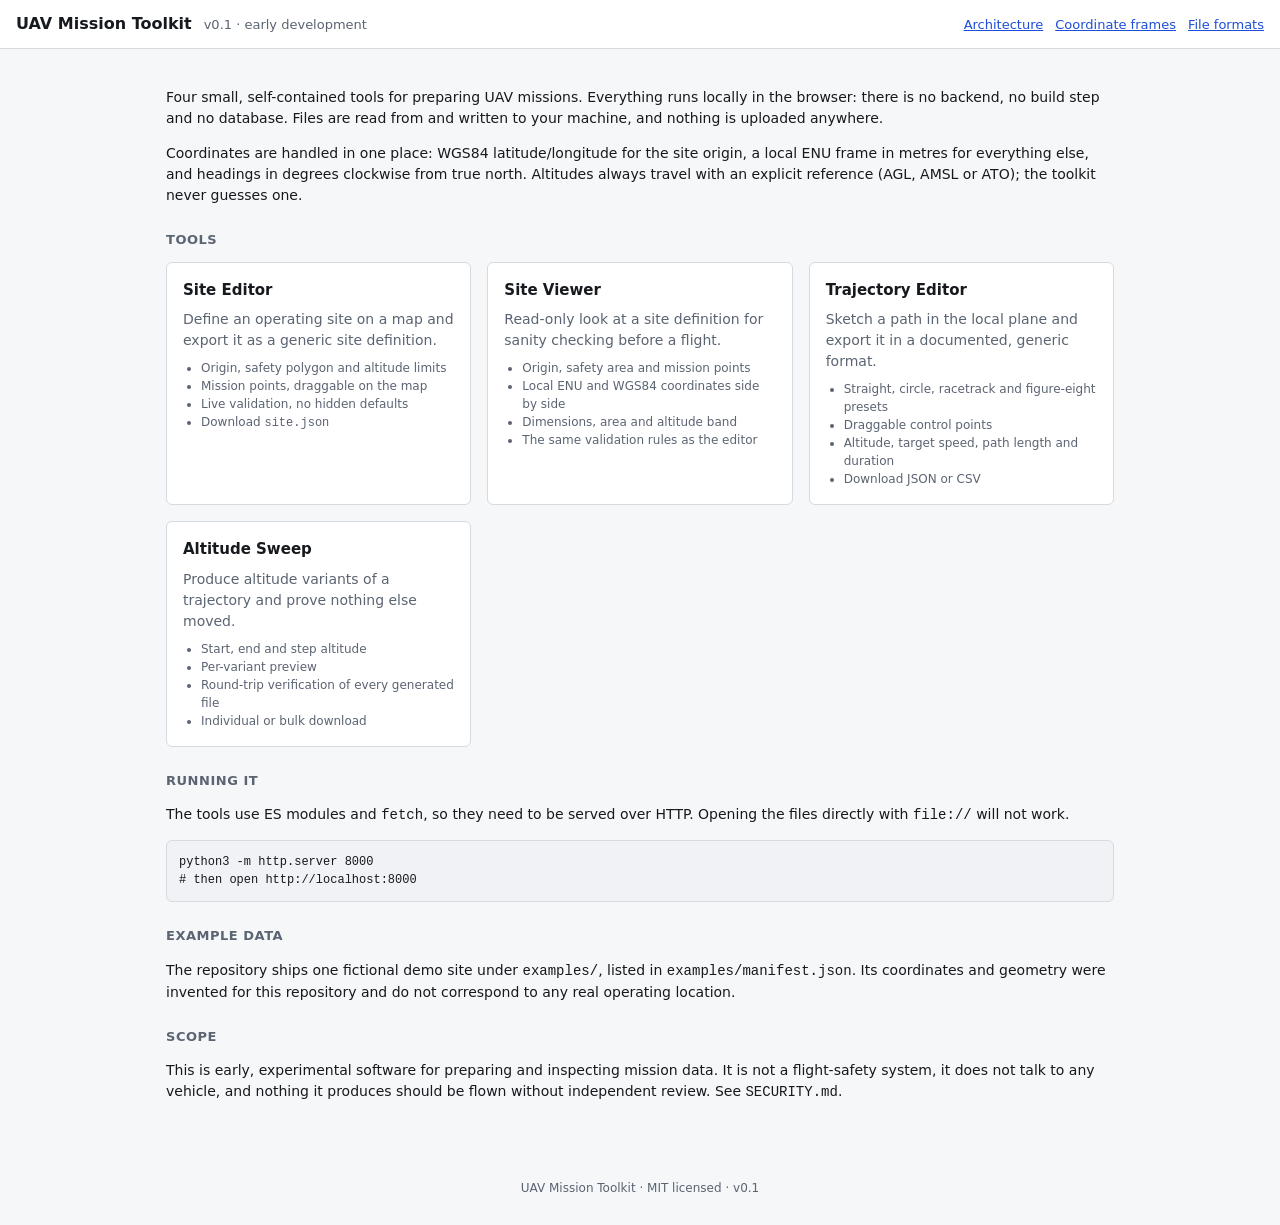
==== index.html @ 68a7b1a2 "ftr: add initial UAV mission toolkit" ====
<!DOCTYPE html>
<html lang="en">
  <head>
    <meta charset="utf-8" />
    <meta name="viewport" content="width=device-width, initial-scale=1" />
    <title>UAV Mission Toolkit</title>
    <meta
      name="description"
      content="A small browser-based toolkit for preparing UAV missions: site editor, site viewer, trajectory editor and altitude sweep."
    />
    <link rel="stylesheet" href="shared/css/common.css" />
  </head>
  <body>
    <header class="app-header">
      <h1>UAV Mission Toolkit</h1>
      <p class="app-header__subtitle">v0.1 &middot; early development</p>
      <nav>
        <a href="docs/architecture.md">Architecture</a>
        <a href="docs/coordinate_frames.md">Coordinate frames</a>
        <a href="docs/file_formats.md">File formats</a>
      </nav>
    </header>

    <main class="launcher">
      <section>
        <p>
          Four small, self-contained tools for preparing UAV missions. Everything runs locally in
          the browser: there is no backend, no build step and no database. Files are read from and
          written to your machine, and nothing is uploaded anywhere.
        </p>
        <p>
          Coordinates are handled in one place: WGS84 latitude/longitude for the site origin, a
          local ENU frame in metres for everything else, and headings in degrees clockwise from
          true north. Altitudes always travel with an explicit reference (AGL, AMSL or ATO); the
          toolkit never guesses one.
        </p>
      </section>

      <section>
        <h2>Tools</h2>
        <div class="tool-grid">
          <a class="tool-card" href="site_editor/index.html">
            <h3>Site Editor</h3>
            <p>Define an operating site on a map and export it as a generic site definition.</p>
            <ul>
              <li>Origin, safety polygon and altitude limits</li>
              <li>Mission points, draggable on the map</li>
              <li>Live validation, no hidden defaults</li>
              <li>Download <code>site.json</code></li>
            </ul>
          </a>

          <a class="tool-card" href="site_viewer/index.html">
            <h3>Site Viewer</h3>
            <p>Read-only look at a site definition for sanity checking before a flight.</p>
            <ul>
              <li>Origin, safety area and mission points</li>
              <li>Local ENU and WGS84 coordinates side by side</li>
              <li>Dimensions, area and altitude band</li>
              <li>The same validation rules as the editor</li>
            </ul>
          </a>

          <a class="tool-card" href="trajectory_editor/index.html">
            <h3>Trajectory Editor</h3>
            <p>Sketch a path in the local plane and export it in a documented, generic format.</p>
            <ul>
              <li>Straight, circle, racetrack and figure-eight presets</li>
              <li>Draggable control points</li>
              <li>Altitude, target speed, path length and duration</li>
              <li>Download JSON or CSV</li>
            </ul>
          </a>

          <a class="tool-card" href="altitude_sweep/index.html">
            <h3>Altitude Sweep</h3>
            <p>Produce altitude variants of a trajectory and prove nothing else moved.</p>
            <ul>
              <li>Start, end and step altitude</li>
              <li>Per-variant preview</li>
              <li>Round-trip verification of every generated file</li>
              <li>Individual or bulk download</li>
            </ul>
          </a>
        </div>
      </section>

      <section>
        <h2>Running it</h2>
        <p>
          The tools use ES modules and <code>fetch</code>, so they need to be served over HTTP.
          Opening the files directly with <code>file://</code> will not work.
        </p>
        <pre class="snippet">python3 -m http.server 8000
# then open http://localhost:8000</pre>
      </section>

      <section>
        <h2>Example data</h2>
        <p>
          The repository ships one fictional demo site under <code>examples/</code>, listed in
          <code>examples/manifest.json</code>. Its coordinates and geometry were invented for this
          repository and do not correspond to any real operating location.
        </p>
      </section>

      <section>
        <h2>Scope</h2>
        <p>
          This is early, experimental software for preparing and inspecting mission data. It is
          not a flight-safety system, it does not talk to any vehicle, and nothing it produces
          should be flown without independent review. See <code>SECURITY.md</code>.
        </p>
      </section>
    </main>

    <footer class="app-footer">
      <p>UAV Mission Toolkit &middot; MIT licensed &middot; v0.1</p>
    </footer>
  </body>
</html>
---- shared/css/common.css ----
/*
 * Shared styling for the UAV Mission Toolkit.
 *
 * Plain CSS custom properties, no preprocessor and no framework. The intent is
 * a quiet engineering-tool look: neutral surfaces, one accent colour, tabular
 * numerals for anything a reader might compare row by row.
 */

:root {
  color-scheme: light dark;

  --font-ui: system-ui, -apple-system, "Segoe UI", Roboto, "Helvetica Neue", Arial, sans-serif;
  --font-mono: ui-monospace, SFMono-Regular, "SF Mono", Menlo, Consolas, "Liberation Mono", monospace;

  --bg: #f6f7f9;
  --surface: #ffffff;
  --surface-alt: #f0f2f5;
  --border: #d6dae1;
  --border-strong: #b6bcc6;
  --text: #16191d;
  --text-muted: #5b6472;

  --accent: #1d4ed8;
  --accent-contrast: #ffffff;

  --error: #b42318;
  --error-bg: #fdeceb;
  --warning: #a15c07;
  --warning-bg: #fdf4e3;
  --ok: #17694a;
  --ok-bg: #e8f5ef;
  --info: #1f4f82;
  --info-bg: #eaf1f9;

  --radius: 6px;
  --space-1: 4px;
  --space-2: 8px;
  --space-3: 12px;
  --space-4: 16px;
  --space-5: 24px;
}

@media (prefers-color-scheme: dark) {
  :root {
    --bg: #14171c;
    --surface: #1c2027;
    --surface-alt: #232830;
    --border: #333a45;
    --border-strong: #4a5362;
    --text: #e6e9ee;
    --text-muted: #9aa4b2;

    --accent: #6f9bff;
    --accent-contrast: #0d1117;

    --error: #ff9b91;
    --error-bg: #3a1f1d;
    --warning: #f1c27a;
    --warning-bg: #35291a;
    --ok: #8fdcb8;
    --ok-bg: #16302a;
    --info: #9cc4ee;
    --info-bg: #1b2837;
  }
}

* {
  box-sizing: border-box;
}

/*
 * The `hidden` attribute is how the tools show and hide optional controls. The
 * user-agent rule for it is only `[hidden] { display: none }`, which loses to
 * any class that sets `display` (`.field`, `.field-grid`, ...). Without this
 * override a hidden parameter group would stay on screen.
 */
[hidden] {
  display: none !important;
}

html,
body {
  margin: 0;
  padding: 0;
}

body {
  background: var(--bg);
  color: var(--text);
  font-family: var(--font-ui);
  font-size: 14px;
  line-height: 1.5;
  min-height: 100vh;
}

a {
  color: var(--accent);
}

code,
.mono,
.num {
  font-family: var(--font-mono);
  font-variant-numeric: tabular-nums;
}

/* --- header ------------------------------------------------------------- */

.app-header {
  display: flex;
  flex-wrap: wrap;
  align-items: baseline;
  gap: var(--space-3);
  padding: var(--space-3) var(--space-4);
  background: var(--surface);
  border-bottom: 1px solid var(--border);
}

.app-header h1 {
  font-size: 16px;
  font-weight: 600;
  margin: 0;
}

.app-header .app-header__subtitle {
  color: var(--text-muted);
  font-size: 13px;
  margin: 0;
}

.app-header nav {
  margin-left: auto;
  display: flex;
  gap: var(--space-3);
  font-size: 13px;
}

/* --- layout ------------------------------------------------------------- */

.tool-layout {
  display: grid;
  grid-template-columns: minmax(320px, 400px) 1fr;
  gap: var(--space-4);
  padding: var(--space-4);
  align-items: start;
}

.tool-layout--wide-sidebar {
  grid-template-columns: minmax(360px, 480px) 1fr;
}

@media (max-width: 900px) {
  .tool-layout,
  .tool-layout--wide-sidebar {
    grid-template-columns: 1fr;
  }
}

.sidebar {
  display: flex;
  flex-direction: column;
  gap: var(--space-4);
  min-width: 0;
}

.workspace {
  display: flex;
  flex-direction: column;
  gap: var(--space-4);
  min-width: 0;
}

/* --- panels ------------------------------------------------------------- */

.panel {
  background: var(--surface);
  border: 1px solid var(--border);
  border-radius: var(--radius);
  padding: var(--space-4);
}

.panel > h2 {
  font-size: 13px;
  font-weight: 600;
  letter-spacing: 0.04em;
  margin: 0 0 var(--space-3);
  text-transform: uppercase;
  color: var(--text-muted);
}

.panel > h3 {
  font-size: 13px;
  font-weight: 600;
  margin: var(--space-4) 0 var(--space-2);
}

.panel__hint {
  color: var(--text-muted);
  font-size: 12px;
  margin: var(--space-2) 0 0;
}

/* --- forms -------------------------------------------------------------- */

.field {
  display: flex;
  flex-direction: column;
  gap: var(--space-1);
  margin-bottom: var(--space-3);
  min-width: 0;
}

.field > label,
.field-label {
  font-size: 12px;
  color: var(--text-muted);
}

.field-grid {
  display: grid;
  grid-template-columns: repeat(2, minmax(0, 1fr));
  gap: 0 var(--space-3);
}

.field-grid--three {
  grid-template-columns: repeat(3, minmax(0, 1fr));
}

input[type="text"],
input[type="number"],
input[type="file"],
select,
textarea {
  background: var(--surface);
  border: 1px solid var(--border-strong);
  border-radius: var(--radius);
  color: var(--text);
  font-family: inherit;
  font-size: 13px;
  padding: 6px 8px;
  width: 100%;
}

input[type="number"],
input.num {
  font-family: var(--font-mono);
  font-variant-numeric: tabular-nums;
}

input:focus-visible,
select:focus-visible,
button:focus-visible,
textarea:focus-visible {
  outline: 2px solid var(--accent);
  outline-offset: 1px;
}

input:invalid {
  border-color: var(--error);
}

.checkbox {
  align-items: center;
  display: flex;
  gap: var(--space-2);
  margin-bottom: var(--space-3);
}

.checkbox input {
  width: auto;
}

/* --- buttons ------------------------------------------------------------ */

button {
  background: var(--surface-alt);
  border: 1px solid var(--border-strong);
  border-radius: var(--radius);
  color: var(--text);
  cursor: pointer;
  font-family: inherit;
  font-size: 13px;
  padding: 6px 12px;
}

button:hover:not(:disabled) {
  border-color: var(--accent);
}

button:disabled {
  cursor: not-allowed;
  opacity: 0.5;
}

button.primary {
  background: var(--accent);
  border-color: var(--accent);
  color: var(--accent-contrast);
}

button.danger {
  color: var(--error);
}

.button-row {
  display: flex;
  flex-wrap: wrap;
  gap: var(--space-2);
}

/* --- status and findings ------------------------------------------------ */

.status {
  border-radius: var(--radius);
  font-size: 13px;
  margin: 0;
  padding: var(--space-2) var(--space-3);
}

.status--info {
  background: var(--info-bg);
  color: var(--info);
}

.status--ok {
  background: var(--ok-bg);
  color: var(--ok);
}

.status--warning {
  background: var(--warning-bg);
  color: var(--warning);
}

.status--error {
  background: var(--error-bg);
  color: var(--error);
}

.finding-list {
  display: flex;
  flex-direction: column;
  gap: var(--space-2);
  list-style: none;
  margin: 0;
  padding: 0;
}

.finding {
  border-left: 3px solid var(--border-strong);
  border-radius: 0 var(--radius) var(--radius) 0;
  font-size: 13px;
  margin: 0;
  padding: var(--space-2) var(--space-3);
  background: var(--surface-alt);
}

.finding--error {
  background: var(--error-bg);
  border-left-color: var(--error);
}

.finding--warning {
  background: var(--warning-bg);
  border-left-color: var(--warning);
}

.finding--info {
  background: var(--info-bg);
  border-left-color: var(--info);
}

.finding--ok {
  background: var(--ok-bg);
  border-left-color: var(--ok);
  color: var(--ok);
}

.finding__severity {
  display: inline-block;
  font-family: var(--font-mono);
  font-size: 11px;
  margin-right: var(--space-2);
  text-transform: uppercase;
}

.finding__path {
  display: block;
  font-size: 11px;
  margin-top: var(--space-1);
  opacity: 0.8;
}

.summary-counts {
  display: flex;
  gap: var(--space-3);
  font-size: 12px;
  color: var(--text-muted);
  margin-bottom: var(--space-2);
}

/* --- key/value lists ---------------------------------------------------- */

.kv {
  display: grid;
  grid-template-columns: minmax(0, auto) minmax(0, 1fr);
  gap: var(--space-1) var(--space-3);
  margin: 0;
}

.kv dt {
  color: var(--text-muted);
  font-size: 12px;
}

.kv dd {
  font-family: var(--font-mono);
  font-size: 12px;
  font-variant-numeric: tabular-nums;
  margin: 0;
  overflow-wrap: anywhere;
}

/* --- tables ------------------------------------------------------------- */

.table-scroll {
  overflow-x: auto;
}

table.data {
  border-collapse: collapse;
  font-size: 12px;
  width: 100%;
}

table.data th,
table.data td {
  border-bottom: 1px solid var(--border);
  padding: 4px 6px;
  text-align: left;
  white-space: nowrap;
}

table.data th {
  color: var(--text-muted);
  font-weight: 600;
}

table.data td.num,
table.data th.num {
  font-family: var(--font-mono);
  font-variant-numeric: tabular-nums;
  text-align: right;
}

table.data input,
table.data select {
  font-size: 12px;
  padding: 2px 4px;
}

table.data tr.is-invalid td {
  background: var(--error-bg);
}

/* --- map ---------------------------------------------------------------- */

.map {
  background: var(--surface-alt);
  border: 1px solid var(--border);
  border-radius: var(--radius);
  height: min(70vh, 640px);
  min-height: 360px;
  width: 100%;
}

.map-handle {
  border-radius: 50%;
  box-sizing: border-box;
}

.map-handle--vertex {
  background: #f97316;
  border: 2px solid #ffffff;
  cursor: move;
}

.map-handle--point {
  background: #2563eb;
  border: 2px solid #ffffff;
}

/* Leaflet injects its own attribution colours; keep them legible in dark mode. */
.leaflet-container {
  background: var(--surface-alt);
  font-family: var(--font-ui);
}

/* --- launcher (root index.html) ----------------------------------------- */

.launcher {
  margin: 0 auto;
  max-width: 980px;
  padding: var(--space-5) var(--space-4);
}

.launcher > section {
  margin-bottom: var(--space-5);
}

.launcher h2 {
  font-size: 13px;
  font-weight: 600;
  letter-spacing: 0.04em;
  text-transform: uppercase;
  color: var(--text-muted);
  margin: 0 0 var(--space-3);
}

.tool-grid {
  display: grid;
  gap: var(--space-4);
  grid-template-columns: repeat(auto-fit, minmax(260px, 1fr));
}

.tool-card {
  background: var(--surface);
  border: 1px solid var(--border);
  border-radius: var(--radius);
  color: inherit;
  display: block;
  padding: var(--space-4);
  text-decoration: none;
  transition: border-color 120ms ease;
}

.tool-card:hover,
.tool-card:focus-visible {
  border-color: var(--accent);
}

.tool-card h3 {
  font-size: 15px;
  margin: 0 0 var(--space-2);
}

.tool-card p {
  color: var(--text-muted);
  margin: 0 0 var(--space-2);
}

.tool-card ul {
  color: var(--text-muted);
  font-size: 12px;
  margin: 0;
  padding-left: 18px;
}

pre.snippet {
  background: var(--surface-alt);
  border: 1px solid var(--border);
  border-radius: var(--radius);
  font-family: var(--font-mono);
  font-size: 12px;
  margin: 0;
  overflow-x: auto;
  padding: var(--space-3);
}

/* --- misc --------------------------------------------------------------- */

.app-footer {
  color: var(--text-muted);
  font-size: 12px;
  padding: var(--space-4);
  text-align: center;
}

.visually-hidden {
  clip: rect(0 0 0 0);
  clip-path: inset(50%);
  height: 1px;
  overflow: hidden;
  position: absolute;
  white-space: nowrap;
  width: 1px;
}
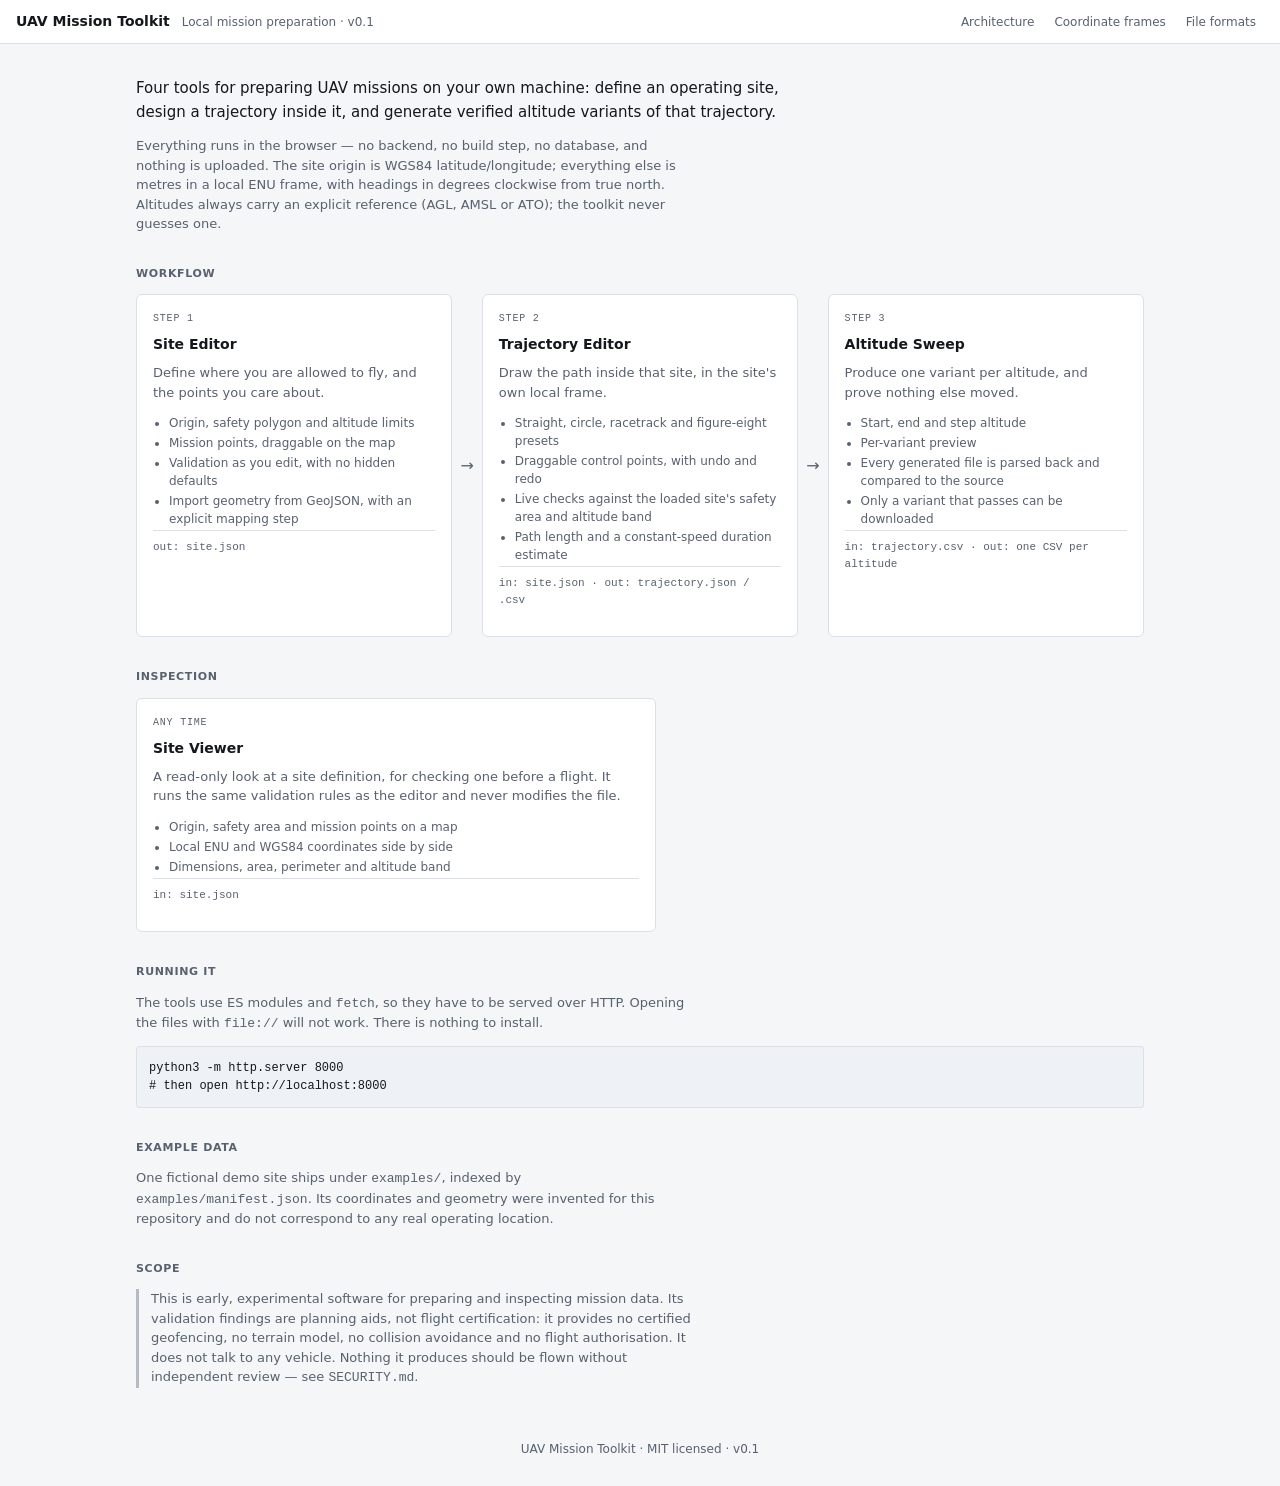
==== commit 6eaf7169: "snapshot: complete v0.2 working tree before history reconstruction Not part of the intended history." ====
--- a/index.html
+++ b/index.html
@@ -3,17 +3,18 @@
   <head>
     <meta charset="utf-8" />
     <meta name="viewport" content="width=device-width, initial-scale=1" />
+    <link rel="icon" href="shared/favicon.svg" type="image/svg+xml" />
     <title>UAV Mission Toolkit</title>
     <meta
       name="description"
-      content="A small browser-based toolkit for preparing UAV missions: site editor, site viewer, trajectory editor and altitude sweep."
+      content="A browser-based toolkit for preparing UAV missions: define a site, design a trajectory in its local frame, generate verified altitude variants, and inspect any site definition."
     />
     <link rel="stylesheet" href="shared/css/common.css" />
   </head>
   <body>
     <header class="app-header">
       <h1>UAV Mission Toolkit</h1>
-      <p class="app-header__subtitle">v0.1 &middot; early development</p>
+      <p class="app-header__subtitle">Local mission preparation &middot; v0.1</p>
       <nav>
         <a href="docs/architecture.md">Architecture</a>
         <a href="docs/coordinate_frames.md">Coordinate frames</a>
@@ -22,74 +23,89 @@
     </header>
 
     <main class="launcher">
-      <section>
-        <p>
-          Four small, self-contained tools for preparing UAV missions. Everything runs locally in
-          the browser: there is no backend, no build step and no database. Files are read from and
-          written to your machine, and nothing is uploaded anywhere.
-        </p>
-        <p>
-          Coordinates are handled in one place: WGS84 latitude/longitude for the site origin, a
-          local ENU frame in metres for everything else, and headings in degrees clockwise from
-          true north. Altitudes always travel with an explicit reference (AGL, AMSL or ATO); the
-          toolkit never guesses one.
-        </p>
-      </section>
+      <p class="launcher__lede">
+        Four tools for preparing UAV missions on your own machine: define an operating site,
+        design a trajectory inside it, and generate verified altitude variants of that
+        trajectory.
+      </p>
+      <p class="launcher__sub">
+        Everything runs in the browser — no backend, no build step, no database, and nothing is
+        uploaded. The site origin is WGS84 latitude/longitude; everything else is metres in a
+        local ENU frame, with headings in degrees clockwise from true north. Altitudes always
+        carry an explicit reference (AGL, AMSL or ATO); the toolkit never guesses one.
+      </p>
 
       <section>
-        <h2>Tools</h2>
-        <div class="tool-grid">
+        <h2>Workflow</h2>
+        <div class="flow">
           <a class="tool-card" href="site_editor/index.html">
+            <span class="tool-card__step">Step 1</span>
             <h3>Site Editor</h3>
-            <p>Define an operating site on a map and export it as a generic site definition.</p>
+            <p>Define where you are allowed to fly, and the points you care about.</p>
             <ul>
               <li>Origin, safety polygon and altitude limits</li>
               <li>Mission points, draggable on the map</li>
-              <li>Live validation, no hidden defaults</li>
-              <li>Download <code>site.json</code></li>
+              <li>Validation as you edit, with no hidden defaults</li>
+              <li>Import geometry from GeoJSON, with an explicit mapping step</li>
             </ul>
+            <p class="tool-card__io">out: site.json</p>
           </a>
 
-          <a class="tool-card" href="site_viewer/index.html">
-            <h3>Site Viewer</h3>
-            <p>Read-only look at a site definition for sanity checking before a flight.</p>
+          <div class="flow__arrow" aria-hidden="true">→</div>
+
+          <a class="tool-card" href="trajectory_editor/index.html">
+            <span class="tool-card__step">Step 2</span>
+            <h3>Trajectory Editor</h3>
+            <p>Draw the path inside that site, in the site's own local frame.</p>
             <ul>
-              <li>Origin, safety area and mission points</li>
-              <li>Local ENU and WGS84 coordinates side by side</li>
-              <li>Dimensions, area and altitude band</li>
-              <li>The same validation rules as the editor</li>
+              <li>Straight, circle, racetrack and figure-eight presets</li>
+              <li>Draggable control points, with undo and redo</li>
+              <li>Live checks against the loaded site's safety area and altitude band</li>
+              <li>Path length and a constant-speed duration estimate</li>
             </ul>
+            <p class="tool-card__io">in: site.json &middot; out: trajectory.json / .csv</p>
           </a>
 
-          <a class="tool-card" href="trajectory_editor/index.html">
-            <h3>Trajectory Editor</h3>
-            <p>Sketch a path in the local plane and export it in a documented, generic format.</p>
-            <ul>
-              <li>Straight, circle, racetrack and figure-eight presets</li>
-              <li>Draggable control points</li>
-              <li>Altitude, target speed, path length and duration</li>
-              <li>Download JSON or CSV</li>
-            </ul>
-          </a>
+          <div class="flow__arrow" aria-hidden="true">→</div>
 
           <a class="tool-card" href="altitude_sweep/index.html">
+            <span class="tool-card__step">Step 3</span>
             <h3>Altitude Sweep</h3>
-            <p>Produce altitude variants of a trajectory and prove nothing else moved.</p>
+            <p>Produce one variant per altitude, and prove nothing else moved.</p>
             <ul>
               <li>Start, end and step altitude</li>
               <li>Per-variant preview</li>
-              <li>Round-trip verification of every generated file</li>
-              <li>Individual or bulk download</li>
+              <li>Every generated file is parsed back and compared to the source</li>
+              <li>Only a variant that passes can be downloaded</li>
             </ul>
+            <p class="tool-card__io">in: trajectory.csv &middot; out: one CSV per altitude</p>
           </a>
         </div>
       </section>
 
       <section>
+        <h2>Inspection</h2>
+        <a class="tool-card tool-card--aside" href="site_viewer/index.html">
+          <span class="tool-card__step">Any time</span>
+          <h3>Site Viewer</h3>
+          <p>
+            A read-only look at a site definition, for checking one before a flight. It runs the
+            same validation rules as the editor and never modifies the file.
+          </p>
+          <ul>
+            <li>Origin, safety area and mission points on a map</li>
+            <li>Local ENU and WGS84 coordinates side by side</li>
+            <li>Dimensions, area, perimeter and altitude band</li>
+          </ul>
+          <p class="tool-card__io">in: site.json</p>
+        </a>
+      </section>
+
+      <section>
         <h2>Running it</h2>
-        <p>
-          The tools use ES modules and <code>fetch</code>, so they need to be served over HTTP.
-          Opening the files directly with <code>file://</code> will not work.
+        <p class="launcher__sub" style="margin-bottom: var(--space-3)">
+          The tools use ES modules and <code>fetch</code>, so they have to be served over HTTP.
+          Opening the files with <code>file://</code> will not work. There is nothing to install.
         </p>
         <pre class="snippet">python3 -m http.server 8000
 # then open http://localhost:8000</pre>
@@ -97,8 +113,8 @@
 
       <section>
         <h2>Example data</h2>
-        <p>
-          The repository ships one fictional demo site under <code>examples/</code>, listed in
+        <p class="launcher__sub">
+          One fictional demo site ships under <code>examples/</code>, indexed by
           <code>examples/manifest.json</code>. Its coordinates and geometry were invented for this
           repository and do not correspond to any real operating location.
         </p>
@@ -106,10 +122,12 @@
 
       <section>
         <h2>Scope</h2>
-        <p>
-          This is early, experimental software for preparing and inspecting mission data. It is
-          not a flight-safety system, it does not talk to any vehicle, and nothing it produces
-          should be flown without independent review. See <code>SECURITY.md</code>.
+        <p class="note">
+          This is early, experimental software for preparing and inspecting mission data. Its
+          validation findings are planning aids, not flight certification: it provides no
+          certified geofencing, no terrain model, no collision avoidance and no flight
+          authorisation. It does not talk to any vehicle. Nothing it produces should be flown
+          without independent review — see <code>SECURITY.md</code>.
         </p>
       </section>
     </main>
--- a/shared/css/common.css
+++ b/shared/css/common.css
@@ -1,10 +1,32 @@
 /*
  * Shared styling for the UAV Mission Toolkit.
  *
- * Plain CSS custom properties, no preprocessor and no framework. The intent is
- * a quiet engineering-tool look: neutral surfaces, one accent colour, tabular
- * numerals for anything a reader might compare row by row.
+ * Plain CSS custom properties, no preprocessor and no framework.
+ *
+ * The target is a quiet engineering-tool look, closer to a GIS or robotics
+ * console than to a consumer web app: neutral surfaces, one accent colour used
+ * only for the active thing, colour reserved for meaning, tabular numerals for
+ * anything a reader might compare row by row, and no decoration that does not
+ * carry information.
+ *
+ * Structure of this file:
+ *   1. tokens            colours, spacing, radii, type
+ *   2. reset             the few global rules
+ *   3. app shell         header, context bar, layout, sidebar, workspace
+ *   4. panels            the grouping unit inside the sidebar
+ *   5. forms             fields, units, labels, help
+ *   6. buttons           the four levels of the hierarchy
+ *   7. status and findings
+ *   8. key/value lists and tables
+ *   9. map and canvas
+ *  10. launcher          the root index.html
+ *  11. utilities
+ *
+ * Every colour has a light and a dark value. Nothing is defined only inside a
+ * media query.
  */
+
+/* ---------------------------------------------------------------- 1. tokens */
 
 :root {
   color-scheme: light dark;
@@ -12,57 +34,121 @@
   --font-ui: system-ui, -apple-system, "Segoe UI", Roboto, "Helvetica Neue", Arial, sans-serif;
   --font-mono: ui-monospace, SFMono-Regular, "SF Mono", Menlo, Consolas, "Liberation Mono", monospace;
 
-  --bg: #f6f7f9;
+  /* Surfaces, from furthest back to nearest front. */
+  --bg: #f4f6f8;
   --surface: #ffffff;
-  --surface-alt: #f0f2f5;
-  --border: #d6dae1;
-  --border-strong: #b6bcc6;
-  --text: #16191d;
-  --text-muted: #5b6472;
-
-  --accent: #1d4ed8;
+  --surface-raised: #ffffff;
+  --surface-sunken: #eef1f5;
+
+  --border: #dbdfe6;
+  --border-strong: #b4bbc6;
+
+  --text: #14171c;
+  --text-muted: #58616f;
+
+  /* One accent. It means "active" or "selected", never "important". */
+  --accent: #1a56db;
+  --accent-hover: #1442ad;
   --accent-contrast: #ffffff;
-
-  --error: #b42318;
-  --error-bg: #fdeceb;
-  --warning: #a15c07;
-  --warning-bg: #fdf4e3;
-  --ok: #17694a;
-  --ok-bg: #e8f5ef;
-  --info: #1f4f82;
+  --accent-soft: #e8effd;
+
+  /* Semantic colours. Each has a text colour, a fill and a border. */
+  --danger: #b42318;
+  --danger-bg: #fdecea;
+  --danger-border: #f3b5ae;
+
+  --warning: #8a5300;
+  --warning-bg: #fdf3e2;
+  --warning-border: #eccb8d;
+
+  --success: #12674a;
+  --success-bg: #e6f4ee;
+  --success-border: #a5d7c2;
+
+  --info: #1d4f80;
   --info-bg: #eaf1f9;
-
-  --radius: 6px;
+  --info-border: #b3cde7;
+
+  /* Geometry colours. Kept distinct from the UI palette so that map and canvas
+     features stay recognisable when the surrounding chrome changes. */
+  --geo-safety: #d4541f;
+  --geo-safety-fill: #f9782e;
+  --geo-point: #1a56db;
+  --geo-origin: #0b7285;
+  --geo-path: #1a56db;
+  --geo-selected: #b8420f;
+
+  /* A 4 px scale. Steps 1-3 are within a control, 4-6 between things. */
   --space-1: 4px;
   --space-2: 8px;
   --space-3: 12px;
   --space-4: 16px;
   --space-5: 24px;
+  --space-6: 32px;
+
+  --radius-sm: 3px;
+  --radius-md: 6px;
+
+  /*
+   * One height for every control. A bare <select> and an <input> wrapped in a
+   * bordered .input-unit otherwise differ by a couple of pixels, which is
+   * invisible on its own and unmistakable once three of them sit in a row.
+   */
+  --control-height: 28px;
+
+  /* Deliberately minimal. One shadow, used only for things that float above
+     the page (popovers), never for panels. */
+  --shadow-popover: 0 4px 16px rgba(10, 14, 20, 0.18);
+
+  --header-height: 44px;
 }
 
 @media (prefers-color-scheme: dark) {
   :root {
-    --bg: #14171c;
-    --surface: #1c2027;
-    --surface-alt: #232830;
-    --border: #333a45;
-    --border-strong: #4a5362;
-    --text: #e6e9ee;
-    --text-muted: #9aa4b2;
-
-    --accent: #6f9bff;
-    --accent-contrast: #0d1117;
-
-    --error: #ff9b91;
-    --error-bg: #3a1f1d;
-    --warning: #f1c27a;
-    --warning-bg: #35291a;
-    --ok: #8fdcb8;
-    --ok-bg: #16302a;
+    --bg: #0f1216;
+    --surface: #161b22;
+    --surface-raised: #1d232c;
+    --surface-sunken: #12161c;
+
+    --border: #2a313b;
+    --border-strong: #3e4753;
+
+    --text: #e5e9ef;
+    --text-muted: #98a2b1;
+
+    --accent: #6ea0ff;
+    --accent-hover: #8db4ff;
+    --accent-contrast: #0b0e13;
+    --accent-soft: #17233a;
+
+    --danger: #ff958a;
+    --danger-bg: #351c1a;
+    --danger-border: #6b3229;
+
+    --warning: #e8b76a;
+    --warning-bg: #302517;
+    --warning-border: #5e4624;
+
+    --success: #6fd3a8;
+    --success-bg: #142c25;
+    --success-border: #2d5a47;
+
     --info: #9cc4ee;
-    --info-bg: #1b2837;
+    --info-bg: #17232f;
+    --info-border: #2e4356;
+
+    --geo-safety: #ff8a4c;
+    --geo-safety-fill: #ff8a4c;
+    --geo-point: #6ea0ff;
+    --geo-origin: #4dd0e1;
+    --geo-path: #6ea0ff;
+    --geo-selected: #ffb454;
+
+    --shadow-popover: 0 4px 16px rgba(0, 0, 0, 0.5);
   }
 }
+
+/* ----------------------------------------------------------------- 2. reset */
 
 * {
   box-sizing: border-box;
@@ -88,13 +174,16 @@
   background: var(--bg);
   color: var(--text);
   font-family: var(--font-ui);
-  font-size: 14px;
+  font-size: 13px;
   line-height: 1.5;
-  min-height: 100vh;
 }
 
 a {
   color: var(--accent);
+}
+
+a:hover {
+  color: var(--accent-hover);
 }
 
 code,
@@ -104,92 +193,306 @@
   font-variant-numeric: tabular-nums;
 }
 
-/* --- header ------------------------------------------------------------- */
+:focus-visible {
+  outline: 2px solid var(--accent);
+  outline-offset: 1px;
+}
+
+/* ------------------------------------------------------------- 3. app shell */
+
+/*
+ * A tool page is a full-height grid: header, then the working area, then a
+ * status bar. Only the sidebar and the workspace scroll, so the map or canvas
+ * keeps the whole height it is given instead of being pushed off-screen by a
+ * long control column. This is the single biggest layout decision in the file.
+ */
+body.tool {
+  display: grid;
+  grid-template-rows: auto auto minmax(0, 1fr) auto;
+  height: 100vh;
+  height: 100dvh;
+  overflow: hidden;
+}
 
 .app-header {
-  display: flex;
-  flex-wrap: wrap;
-  align-items: baseline;
-  gap: var(--space-3);
-  padding: var(--space-3) var(--space-4);
+  align-items: center;
   background: var(--surface);
   border-bottom: 1px solid var(--border);
+  display: flex;
+  flex-wrap: wrap;
+  gap: var(--space-3);
+  min-height: var(--header-height);
+  padding: 0 var(--space-4);
+}
+
+.app-header__brand {
+  color: var(--text-muted);
+  font-size: 12px;
+  font-weight: 500;
+  letter-spacing: 0.02em;
+  text-decoration: none;
+  white-space: nowrap;
+}
+
+.app-header__brand:hover {
+  color: var(--text);
+}
+
+.app-header__divider {
+  background: var(--border-strong);
+  height: 14px;
+  width: 1px;
 }
 
 .app-header h1 {
-  font-size: 16px;
+  font-size: 14px;
   font-weight: 600;
   margin: 0;
-}
-
-.app-header .app-header__subtitle {
-  color: var(--text-muted);
-  font-size: 13px;
+  white-space: nowrap;
+}
+
+.app-header__subtitle {
+  color: var(--text-muted);
+  font-size: 12px;
   margin: 0;
+  min-width: 0;
+  overflow: hidden;
+  text-overflow: ellipsis;
+  white-space: nowrap;
 }
 
 .app-header nav {
+  display: flex;
+  gap: var(--space-1);
   margin-left: auto;
-  display: flex;
-  gap: var(--space-3);
-  font-size: 13px;
-}
-
-/* --- layout ------------------------------------------------------------- */
+}
+
+.app-header nav a {
+  border-radius: var(--radius-sm);
+  color: var(--text-muted);
+  font-size: 12px;
+  padding: 4px var(--space-2);
+  text-decoration: none;
+  white-space: nowrap;
+}
+
+.app-header nav a:hover {
+  background: var(--surface-sunken);
+  color: var(--text);
+}
+
+.app-header nav a[aria-current="page"] {
+  background: var(--accent-soft);
+  color: var(--accent);
+  font-weight: 600;
+}
+
+/*
+ * The context bar answers, at a glance and without scrolling: what is loaded,
+ * which frame it is in, what altitudes are measured against, and whether it is
+ * valid. Those are the four things a reader otherwise has to infer from
+ * unrelated controls.
+ */
+.context-bar {
+  align-items: center;
+  background: var(--surface-sunken);
+  border-bottom: 1px solid var(--border);
+  display: flex;
+  flex-wrap: wrap;
+  gap: var(--space-2) var(--space-4);
+  padding: var(--space-2) var(--space-4);
+}
+
+.context {
+  align-items: baseline;
+  display: flex;
+  gap: var(--space-2);
+  min-width: 0;
+}
+
+.context__label {
+  color: var(--text-muted);
+  font-size: 11px;
+  letter-spacing: 0.03em;
+  text-transform: uppercase;
+  white-space: nowrap;
+}
+
+.context__value {
+  font-family: var(--font-mono);
+  font-size: 12px;
+  overflow: hidden;
+  text-overflow: ellipsis;
+  white-space: nowrap;
+}
+
+.context__value--muted {
+  color: var(--text-muted);
+}
+
+.context-bar__spacer {
+  margin-left: auto;
+}
+
+/* A compact validation verdict: "Valid", or "2 errors · 1 warning". */
+.verdict {
+  align-items: center;
+  border: 1px solid transparent;
+  border-radius: var(--radius-sm);
+  display: inline-flex;
+  font-size: 12px;
+  font-weight: 600;
+  gap: var(--space-2);
+  padding: 2px var(--space-2);
+  white-space: nowrap;
+}
+
+.verdict--ok {
+  background: var(--success-bg);
+  border-color: var(--success-border);
+  color: var(--success);
+}
+
+.verdict--warning {
+  background: var(--warning-bg);
+  border-color: var(--warning-border);
+  color: var(--warning);
+}
+
+.verdict--error {
+  background: var(--danger-bg);
+  border-color: var(--danger-border);
+  color: var(--danger);
+}
+
+.verdict--idle {
+  background: transparent;
+  border-color: var(--border);
+  color: var(--text-muted);
+  font-weight: 500;
+}
+
+/* The glyph is redundant with the colour on purpose: colour alone must never
+   be the only carrier of a safety-relevant state. */
+.verdict__glyph {
+  font-family: var(--font-mono);
+}
+
+/* An unsaved-changes marker. */
+.dirty-dot {
+  background: var(--warning);
+  border-radius: 50%;
+  display: inline-block;
+  height: 6px;
+  width: 6px;
+}
 
 .tool-layout {
   display: grid;
-  grid-template-columns: minmax(320px, 400px) 1fr;
-  gap: var(--space-4);
+  grid-template-columns: minmax(300px, 360px) minmax(0, 1fr);
+  min-height: 0;
+}
+
+.tool-layout--wide-sidebar {
+  grid-template-columns: minmax(340px, 420px) minmax(0, 1fr);
+}
+
+.sidebar {
+  border-right: 1px solid var(--border);
+  display: flex;
+  flex-direction: column;
+  gap: var(--space-3);
+  min-height: 0;
+  min-width: 0;
+  overflow-y: auto;
+  padding: var(--space-3);
+}
+
+.workspace {
+  display: flex;
+  flex-direction: column;
+  gap: var(--space-2);
+  min-height: 0;
+  min-width: 0;
+  padding: var(--space-3);
+}
+
+/* The map or canvas takes every pixel the workspace does not need. */
+.workspace__canvas {
+  display: flex;
+  flex: 1;
+  flex-direction: column;
+  min-height: 0;
+}
+
+.app-statusbar {
+  align-items: center;
+  background: var(--surface);
+  border-top: 1px solid var(--border);
+  display: flex;
+  gap: var(--space-3);
+  min-height: 30px;
+  padding: var(--space-1) var(--space-4);
+}
+
+/* The non-tool pages (the launcher) scroll normally. */
+.app-footer {
+  color: var(--text-muted);
+  font-size: 12px;
   padding: var(--space-4);
-  align-items: start;
-}
-
-.tool-layout--wide-sidebar {
-  grid-template-columns: minmax(360px, 480px) 1fr;
-}
-
+  text-align: center;
+}
+
+/*
+ * Tablet-ish widths: stack, and let the page scroll instead of trapping the
+ * workspace in a height it cannot use. Desktop remains the primary target.
+ */
 @media (max-width: 900px) {
+  body.tool {
+    height: auto;
+    overflow: visible;
+  }
+
   .tool-layout,
   .tool-layout--wide-sidebar {
-    grid-template-columns: 1fr;
+    grid-template-columns: minmax(0, 1fr);
   }
-}
-
-.sidebar {
-  display: flex;
-  flex-direction: column;
-  gap: var(--space-4);
-  min-width: 0;
-}
-
-.workspace {
-  display: flex;
-  flex-direction: column;
-  gap: var(--space-4);
-  min-width: 0;
-}
-
-/* --- panels ------------------------------------------------------------- */
+
+  .sidebar {
+    border-bottom: 1px solid var(--border);
+    border-right: none;
+    overflow-y: visible;
+  }
+
+  .workspace__canvas {
+    min-height: 420px;
+  }
+}
+
+/* ---------------------------------------------------------------- 4. panels */
 
 .panel {
   background: var(--surface);
   border: 1px solid var(--border);
-  border-radius: var(--radius);
-  padding: var(--space-4);
+  border-radius: var(--radius-md);
+  padding: var(--space-3);
 }
 
 .panel > h2 {
-  font-size: 13px;
+  align-items: baseline;
+  color: var(--text-muted);
+  display: flex;
+  font-size: 11px;
   font-weight: 600;
-  letter-spacing: 0.04em;
+  gap: var(--space-2);
+  letter-spacing: 0.06em;
   margin: 0 0 var(--space-3);
   text-transform: uppercase;
-  color: var(--text-muted);
-}
-
-.panel > h3 {
-  font-size: 13px;
+}
+
+.panel > h3,
+.panel h3 {
+  font-size: 12px;
   font-weight: 600;
   margin: var(--space-4) 0 var(--space-2);
 }
@@ -200,7 +503,40 @@
   margin: var(--space-2) 0 0;
 }
 
-/* --- forms -------------------------------------------------------------- */
+.panel__hint:first-child {
+  margin-top: 0;
+}
+
+/* A collapsible panel, for controls that are not needed on every edit. */
+details.panel > summary {
+  color: var(--text-muted);
+  cursor: pointer;
+  font-size: 11px;
+  font-weight: 600;
+  letter-spacing: 0.06em;
+  list-style: none;
+  text-transform: uppercase;
+}
+
+details.panel > summary::-webkit-details-marker {
+  display: none;
+}
+
+details.panel > summary::before {
+  content: "▸ ";
+  display: inline-block;
+  transition: transform 120ms ease;
+}
+
+details.panel[open] > summary::before {
+  content: "▾ ";
+}
+
+details.panel[open] > summary {
+  margin-bottom: var(--space-3);
+}
+
+/* ----------------------------------------------------------------- 5. forms */
 
 .field {
   display: flex;
@@ -210,20 +546,91 @@
   min-width: 0;
 }
 
+.field:last-child {
+  margin-bottom: 0;
+}
+
 .field > label,
-.field-label {
-  font-size: 12px;
-  color: var(--text-muted);
-}
-
+.field-label,
+.fieldset__legend {
+  align-items: baseline;
+  color: var(--text-muted);
+  display: flex;
+  font-size: 12px;
+  gap: var(--space-1);
+}
+
+/*
+ * `align-items: end` matters more than it looks: labels in a row are not all
+ * the same length, so one of them wraps to two lines at some sidebar width and
+ * would otherwise push its own control below its neighbours'. Bottom-aligning
+ * keeps the inputs on one line whatever the labels do.
+ *
+ * For that to work the fields in a row must have identical vertical margins,
+ * so the row owns the bottom margin and its children have none. Leaving the
+ * `.field:last-child { margin-bottom: 0 }` rule to apply inside a row is what
+ * previously tipped the last column 12 px out of line with the others.
+ */
 .field-grid {
+  align-items: end;
   display: grid;
+  gap: 0 var(--space-3);
   grid-template-columns: repeat(2, minmax(0, 1fr));
-  gap: 0 var(--space-3);
+  margin-bottom: var(--space-3);
+}
+
+.field-grid > .field,
+.field-grid > .field:last-child {
+  margin-bottom: 0;
+}
+
+.field-grid:last-child {
+  margin-bottom: 0;
 }
 
 .field-grid--three {
   grid-template-columns: repeat(3, minmax(0, 1fr));
+}
+
+/* A numeric input with its unit rendered inside the control, so the unit is
+   visible without reading the label. */
+.input-unit {
+  align-items: stretch;
+  background: var(--surface);
+  border: 1px solid var(--border-strong);
+  border-radius: var(--radius-sm);
+  display: flex;
+  height: var(--control-height);
+  overflow: hidden;
+}
+
+.input-unit:focus-within {
+  border-color: var(--accent);
+  outline: 2px solid var(--accent);
+  outline-offset: -1px;
+}
+
+/* The wrapper already draws the border and owns the height. */
+.input-unit > input {
+  border: none;
+  border-radius: 0;
+  flex: 1;
+  height: 100%;
+  min-width: 0;
+}
+
+.input-unit > input:focus-visible {
+  outline: none;
+}
+
+.input-unit__suffix {
+  align-items: center;
+  color: var(--text-muted);
+  display: flex;
+  flex: none;
+  font-family: var(--font-mono);
+  font-size: 11px;
+  padding: 0 var(--space-2) 0 var(--space-1);
 }
 
 input[type="text"],
@@ -233,12 +640,29 @@
 textarea {
   background: var(--surface);
   border: 1px solid var(--border-strong);
-  border-radius: var(--radius);
+  border-radius: var(--radius-sm);
   color: var(--text);
   font-family: inherit;
   font-size: 13px;
-  padding: 6px 8px;
+  /*
+   * A fixed height, not a minimum: an <input>'s intrinsic content height is a
+   * little taller than the text it holds, so a minimum leaves a bare control
+   * and one wrapped in .input-unit two pixels apart.
+   */
+  height: var(--control-height);
+  padding: 0 var(--space-2);
   width: 100%;
+}
+
+textarea {
+  height: auto;
+  min-height: calc(var(--control-height) * 2);
+  padding: var(--space-1) var(--space-2);
+}
+
+input[type="file"] {
+  height: auto;
+  min-height: var(--control-height);
 }
 
 input[type="number"],
@@ -247,16 +671,41 @@
   font-variant-numeric: tabular-nums;
 }
 
-input:focus-visible,
-select:focus-visible,
-button:focus-visible,
-textarea:focus-visible {
-  outline: 2px solid var(--accent);
-  outline-offset: 1px;
-}
-
+input:disabled,
+select:disabled,
+textarea:disabled {
+  background: var(--surface-sunken);
+  color: var(--text-muted);
+  cursor: not-allowed;
+}
+
+input[aria-invalid="true"],
 input:invalid {
-  border-color: var(--error);
+  border-color: var(--danger);
+}
+
+/* A file input styled to look like the rest of the controls rather than like
+   the browser's default two-tone widget. */
+input[type="file"] {
+  cursor: pointer;
+  font-size: 12px;
+  padding: var(--space-1) var(--space-2);
+}
+
+input[type="file"]::file-selector-button {
+  background: var(--surface-sunken);
+  border: 1px solid var(--border-strong);
+  border-radius: var(--radius-sm);
+  color: var(--text);
+  cursor: pointer;
+  font: inherit;
+  font-size: 12px;
+  margin-right: var(--space-2);
+  padding: 2px var(--space-2);
+}
+
+input[type="file"]::file-selector-button:hover {
+  border-color: var(--accent);
 }
 
 .checkbox {
@@ -267,39 +716,114 @@
 }
 
 .checkbox input {
+  accent-color: var(--accent);
   width: auto;
 }
 
-/* --- buttons ------------------------------------------------------------ */
-
+.checkbox label {
+  font-size: 12px;
+}
+
+/* An inline error, rendered next to the input it belongs to. */
+.field__error {
+  color: var(--danger);
+  font-size: 11px;
+}
+
+/*
+ * Contextual help for the unavoidable jargon (ENU, AGL, AMSL, ATO, heading
+ * conventions). A button rather than a bare abbr so it is reachable by
+ * keyboard; the explanation is short by design.
+ */
+.help {
+  background: none;
+  border: 1px solid var(--border-strong);
+  border-radius: 50%;
+  color: var(--text-muted);
+  cursor: help;
+  font-size: 9px;
+  height: 13px;
+  line-height: 1;
+  padding: 0;
+  width: 13px;
+}
+
+.help:hover {
+  border-color: var(--accent);
+  color: var(--accent);
+}
+
+/* -------------------------------------------------------------- 6. buttons */
+
+/*
+ * Four levels, and only four:
+ *   .primary   the one action that completes the task on this page
+ *   (default)  a normal secondary action
+ *   .quiet     a toolbar or inline action, no chrome until hovered
+ *   .danger    removes or discards something
+ */
 button {
-  background: var(--surface-alt);
+  background: var(--surface);
   border: 1px solid var(--border-strong);
-  border-radius: var(--radius);
+  border-radius: var(--radius-sm);
   color: var(--text);
   cursor: pointer;
   font-family: inherit;
-  font-size: 13px;
-  padding: 6px 12px;
+  font-size: 12px;
+  padding: 5px var(--space-3);
+  white-space: nowrap;
 }
 
 button:hover:not(:disabled) {
-  border-color: var(--accent);
+  background: var(--surface-sunken);
+  border-color: var(--border-strong);
 }
 
 button:disabled {
+  background: var(--surface-sunken);
+  border-color: var(--border);
+  color: var(--text-muted);
   cursor: not-allowed;
-  opacity: 0.5;
+  opacity: 0.7;
 }
 
 button.primary {
   background: var(--accent);
   border-color: var(--accent);
   color: var(--accent-contrast);
+  font-weight: 600;
+}
+
+button.primary:hover:not(:disabled) {
+  background: var(--accent-hover);
+  border-color: var(--accent-hover);
+}
+
+button.primary:disabled {
+  background: var(--surface-sunken);
+  border-color: var(--border);
+  color: var(--text-muted);
+}
+
+button.quiet {
+  background: transparent;
+  border-color: transparent;
+  color: var(--text-muted);
+}
+
+button.quiet:hover:not(:disabled) {
+  background: var(--surface-sunken);
+  color: var(--text);
 }
 
 button.danger {
-  color: var(--error);
+  border-color: var(--danger-border);
+  color: var(--danger);
+}
+
+button.danger:hover:not(:disabled) {
+  background: var(--danger-bg);
+  border-color: var(--danger);
 }
 
 .button-row {
@@ -308,103 +832,172 @@
   gap: var(--space-2);
 }
 
-/* --- status and findings ------------------------------------------------ */
+.button-row--end {
+  justify-content: flex-end;
+}
+
+/* A grouped pair or triple of related toolbar buttons. */
+.button-group {
+  display: inline-flex;
+}
+
+.button-group > button {
+  border-radius: 0;
+  margin-left: -1px;
+}
+
+.button-group > button:first-child {
+  border-radius: var(--radius-sm) 0 0 var(--radius-sm);
+  margin-left: 0;
+}
+
+.button-group > button:last-child {
+  border-radius: 0 var(--radius-sm) var(--radius-sm) 0;
+}
+
+.button-group > button:only-child {
+  border-radius: var(--radius-sm);
+}
+
+/* ------------------------------------------------- 7. status and findings */
 
 .status {
-  border-radius: var(--radius);
-  font-size: 13px;
+  border: 1px solid transparent;
+  border-radius: var(--radius-sm);
+  font-size: 12px;
   margin: 0;
   padding: var(--space-2) var(--space-3);
 }
 
 .status--info {
   background: var(--info-bg);
+  border-color: var(--info-border);
   color: var(--info);
 }
 
 .status--ok {
-  background: var(--ok-bg);
-  color: var(--ok);
+  background: var(--success-bg);
+  border-color: var(--success-border);
+  color: var(--success);
 }
 
 .status--warning {
   background: var(--warning-bg);
+  border-color: var(--warning-border);
   color: var(--warning);
 }
 
 .status--error {
-  background: var(--error-bg);
-  color: var(--error);
+  background: var(--danger-bg);
+  border-color: var(--danger-border);
+  color: var(--danger);
+}
+
+/* The status line in the footer bar: one line, never wrapping the layout. */
+.app-statusbar .status {
+  background: none;
+  border: none;
+  flex: 1;
+  min-width: 0;
+  overflow: hidden;
+  padding: 0;
+  text-overflow: ellipsis;
+  white-space: nowrap;
+}
+
+.app-statusbar .status--ok {
+  color: var(--success);
+}
+
+.app-statusbar .status--info {
+  color: var(--text-muted);
 }
 
 .finding-list {
   display: flex;
   flex-direction: column;
-  gap: var(--space-2);
+  gap: var(--space-1);
   list-style: none;
   margin: 0;
   padding: 0;
 }
 
 .finding {
+  background: var(--surface-sunken);
   border-left: 3px solid var(--border-strong);
-  border-radius: 0 var(--radius) var(--radius) 0;
-  font-size: 13px;
+  border-radius: 0 var(--radius-sm) var(--radius-sm) 0;
+  font-size: 12px;
   margin: 0;
   padding: var(--space-2) var(--space-3);
-  background: var(--surface-alt);
 }
 
 .finding--error {
-  background: var(--error-bg);
-  border-left-color: var(--error);
+  background: var(--danger-bg);
+  border-left-color: var(--danger);
+  color: var(--danger);
 }
 
 .finding--warning {
   background: var(--warning-bg);
   border-left-color: var(--warning);
+  color: var(--warning);
 }
 
 .finding--info {
-  background: var(--info-bg);
-  border-left-color: var(--info);
-}
-
+  background: var(--surface-sunken);
+  border-left-color: var(--border-strong);
+  color: var(--text-muted);
+}
+
+/*
+ * The "everything is fine" state is a single quiet line, not a green card.
+ * A page covered in success boxes trains the reader to ignore the panel, which
+ * is exactly the wrong habit for a validation surface.
+ */
 .finding--ok {
-  background: var(--ok-bg);
-  border-left-color: var(--ok);
-  color: var(--ok);
+  background: none;
+  border-left-color: var(--success);
+  color: var(--text-muted);
 }
 
 .finding__severity {
   display: inline-block;
   font-family: var(--font-mono);
-  font-size: 11px;
+  font-size: 10px;
+  font-weight: 600;
+  letter-spacing: 0.04em;
   margin-right: var(--space-2);
   text-transform: uppercase;
 }
 
 .finding__path {
   display: block;
-  font-size: 11px;
+  font-size: 10px;
   margin-top: var(--space-1);
-  opacity: 0.8;
+  opacity: 0.85;
+}
+
+/* Filter chips above a finding list. */
+.finding-filter {
+  display: flex;
+  gap: var(--space-1);
+  margin-bottom: var(--space-2);
 }
 
 .summary-counts {
-  display: flex;
+  color: var(--text-muted);
+  display: flex;
+  font-size: 12px;
   gap: var(--space-3);
-  font-size: 12px;
-  color: var(--text-muted);
   margin-bottom: var(--space-2);
 }
 
-/* --- key/value lists ---------------------------------------------------- */
+/* ------------------------------------------- 8. key/value lists and tables */
 
 .kv {
   display: grid;
+  gap: var(--space-1) var(--space-3);
   grid-template-columns: minmax(0, auto) minmax(0, 1fr);
-  gap: var(--space-1) var(--space-3);
   margin: 0;
 }
 
@@ -421,8 +1014,6 @@
   overflow-wrap: anywhere;
 }
 
-/* --- tables ------------------------------------------------------------- */
-
 .table-scroll {
   overflow-x: auto;
 }
@@ -436,14 +1027,21 @@
 table.data th,
 table.data td {
   border-bottom: 1px solid var(--border);
-  padding: 4px 6px;
+  padding: 3px var(--space-1);
   text-align: left;
   white-space: nowrap;
 }
 
-table.data th {
-  color: var(--text-muted);
+table.data thead th {
+  background: var(--surface);
+  color: var(--text-muted);
+  font-family: var(--font-mono);
+  font-size: 10px;
   font-weight: 600;
+  letter-spacing: 0.03em;
+  position: sticky;
+  top: 0;
+  z-index: 1;
 }
 
 table.data td.num,
@@ -453,24 +1051,49 @@
   text-align: right;
 }
 
+/* Table controls are denser than form controls; the shared height would make
+   every row twice as tall as it needs to be. */
 table.data input,
 table.data select {
   font-size: 12px;
-  padding: 2px 4px;
+  height: auto;
+  min-height: 0;
+  padding: 2px var(--space-1);
 }
 
 table.data tr.is-invalid td {
-  background: var(--error-bg);
-}
-
-/* --- map ---------------------------------------------------------------- */
-
-.map {
-  background: var(--surface-alt);
+  background: var(--danger-bg);
+}
+
+/* The selected row, in any table that has a selection. */
+table.data tr.is-selected td {
+  background: var(--accent-soft);
+  box-shadow: inset 2px 0 0 var(--accent);
+}
+
+table.data td.is-empty {
+  color: var(--text-muted);
+  font-style: italic;
+  text-align: center;
+}
+
+/* An empty state that is a sentence, not a blank box. */
+.empty-state {
+  color: var(--text-muted);
+  font-size: 12px;
+  padding: var(--space-4) var(--space-3);
+  text-align: center;
+}
+
+/* ------------------------------------------------------- 9. map and canvas */
+
+.map,
+.trajectory-canvas {
+  background: var(--surface-sunken);
   border: 1px solid var(--border);
-  border-radius: var(--radius);
-  height: min(70vh, 640px);
-  min-height: 360px;
+  border-radius: var(--radius-md);
+  flex: 1;
+  min-height: 0;
   width: 100%;
 }
 
@@ -480,55 +1103,162 @@
 }
 
 .map-handle--vertex {
-  background: #f97316;
+  background: var(--geo-safety-fill);
   border: 2px solid #ffffff;
   cursor: move;
 }
 
 .map-handle--point {
-  background: #2563eb;
+  background: var(--geo-point);
   border: 2px solid #ffffff;
 }
 
-/* Leaflet injects its own attribution colours; keep them legible in dark mode. */
+/* Leaflet injects its own colours; keep them legible in both themes. */
 .leaflet-container {
-  background: var(--surface-alt);
+  background: var(--surface-sunken);
   font-family: var(--font-ui);
 }
 
-/* --- launcher (root index.html) ----------------------------------------- */
+/*
+ * Tile-less fallback. Leaflet is vendored and works offline, but the tiles are
+ * fetched from the network. When they cannot be loaded the map keeps every
+ * geometry and editing feature and gets a plain graticule background, so the
+ * area still reads as a map rather than as a failed image.
+ *
+ * Leaflet puts .leaflet-container on the element it was given, so this is the
+ * same node as .map — a descendant selector would never match.
+ */
+.map--tileless.leaflet-container {
+  background-color: var(--surface-sunken);
+  background-image:
+    linear-gradient(to right, var(--border-strong) 1px, transparent 1px),
+    linear-gradient(to bottom, var(--border-strong) 1px, transparent 1px);
+  background-size: 40px 40px;
+}
+
+.map-tile-notice {
+  background: var(--warning-bg);
+  border: 1px solid var(--warning-border);
+  border-radius: var(--radius-sm);
+  color: var(--warning);
+  font-size: 11px;
+  padding: 3px var(--space-2);
+}
+
+/* Shown instead of the map when Leaflet could not be loaded at all. */
+.map--unavailable {
+  align-items: center;
+  color: var(--danger);
+  display: flex;
+  font-size: 12px;
+  justify-content: center;
+  padding: var(--space-5);
+  text-align: center;
+}
+
+/* The toolbar that sits above a map or canvas. */
+.workspace-toolbar {
+  align-items: center;
+  display: flex;
+  flex-wrap: wrap;
+  gap: var(--space-2);
+  min-height: 26px;
+}
+
+.workspace-toolbar__spacer {
+  margin-left: auto;
+}
+
+.workspace-toolbar__readout {
+  color: var(--text-muted);
+  font-family: var(--font-mono);
+  font-size: 11px;
+  font-variant-numeric: tabular-nums;
+}
+
+/* A compact legend for the geometry on a map or canvas. */
+.legend {
+  display: flex;
+  flex-wrap: wrap;
+  gap: var(--space-3);
+}
+
+.legend__item {
+  align-items: center;
+  color: var(--text-muted);
+  display: flex;
+  font-size: 11px;
+  gap: var(--space-1);
+}
+
+.legend__swatch {
+  border-radius: 2px;
+  display: inline-block;
+  height: 8px;
+  width: 8px;
+}
+
+/* -------------------------------------------------------------- 10. launcher */
 
 .launcher {
   margin: 0 auto;
-  max-width: 980px;
-  padding: var(--space-5) var(--space-4);
-}
-
-.launcher > section {
-  margin-bottom: var(--space-5);
+  max-width: 1040px;
+  padding: var(--space-6) var(--space-4) var(--space-5);
+}
+
+.launcher__lede {
+  font-size: 15px;
+  line-height: 1.6;
+  margin: 0 0 var(--space-3);
+  max-width: 68ch;
+}
+
+.launcher__sub {
+  color: var(--text-muted);
+  margin: 0;
+  max-width: 68ch;
+}
+
+.launcher section {
+  margin-top: var(--space-6);
 }
 
 .launcher h2 {
-  font-size: 13px;
+  color: var(--text-muted);
+  font-size: 11px;
   font-weight: 600;
-  letter-spacing: 0.04em;
+  letter-spacing: 0.06em;
+  margin: 0 0 var(--space-3);
   text-transform: uppercase;
-  color: var(--text-muted);
-  margin: 0 0 var(--space-3);
-}
-
-.tool-grid {
+}
+
+/*
+ * The three workflow tools sit in one row, in order, with the arrows between
+ * them; the inspection tool is separate. A four-up grid would imply that all
+ * four are interchangeable, which is the wrong mental model.
+ */
+.flow {
+  align-items: stretch;
   display: grid;
-  gap: var(--space-4);
-  grid-template-columns: repeat(auto-fit, minmax(260px, 1fr));
+  gap: var(--space-2);
+  grid-template-columns: minmax(0, 1fr) auto minmax(0, 1fr) auto minmax(0, 1fr);
+}
+
+.flow__arrow {
+  align-items: center;
+  color: var(--text-muted);
+  display: flex;
+  font-size: 16px;
+  justify-content: center;
 }
 
 .tool-card {
   background: var(--surface);
   border: 1px solid var(--border);
-  border-radius: var(--radius);
+  border-radius: var(--radius-md);
   color: inherit;
-  display: block;
+  display: flex;
+  flex-direction: column;
   padding: var(--space-4);
   text-decoration: none;
   transition: border-color 120ms ease;
@@ -539,27 +1269,63 @@
   border-color: var(--accent);
 }
 
+.tool-card__step {
+  color: var(--text-muted);
+  font-family: var(--font-mono);
+  font-size: 10px;
+  letter-spacing: 0.08em;
+  margin-bottom: var(--space-2);
+  text-transform: uppercase;
+}
+
 .tool-card h3 {
-  font-size: 15px;
+  font-size: 14px;
   margin: 0 0 var(--space-2);
 }
 
 .tool-card p {
   color: var(--text-muted);
-  margin: 0 0 var(--space-2);
+  margin: 0 0 var(--space-3);
 }
 
 .tool-card ul {
   color: var(--text-muted);
   font-size: 12px;
   margin: 0;
-  padding-left: 18px;
+  padding-left: 16px;
+}
+
+.tool-card li {
+  margin-bottom: 2px;
+}
+
+.tool-card__io {
+  border-top: 1px solid var(--border);
+  color: var(--text-muted);
+  font-family: var(--font-mono);
+  font-size: 11px;
+  margin-top: auto;
+  padding-top: var(--space-2);
+}
+
+.tool-card--aside {
+  max-width: 520px;
+}
+
+@media (max-width: 860px) {
+  .flow {
+    grid-template-columns: minmax(0, 1fr);
+  }
+
+  .flow__arrow {
+    transform: rotate(90deg);
+  }
 }
 
 pre.snippet {
-  background: var(--surface-alt);
+  background: var(--surface-sunken);
   border: 1px solid var(--border);
-  border-radius: var(--radius);
+  border-radius: var(--radius-sm);
   font-family: var(--font-mono);
   font-size: 12px;
   margin: 0;
@@ -567,14 +1333,93 @@
   padding: var(--space-3);
 }
 
-/* --- misc --------------------------------------------------------------- */
-
-.app-footer {
-  color: var(--text-muted);
-  font-size: 12px;
-  padding: var(--space-4);
-  text-align: center;
-}
+.note {
+  border-left: 3px solid var(--border-strong);
+  color: var(--text-muted);
+  margin: 0;
+  max-width: 68ch;
+  padding-left: var(--space-3);
+}
+
+/* ------------------------------------------------------------ 11. dialogs */
+
+/*
+ * A native <dialog>, so focus trapping, Escape-to-close and the backdrop come
+ * from the browser rather than from hand-written JavaScript that would get them
+ * subtly wrong.
+ */
+dialog.modal {
+  background: var(--surface);
+  border: 1px solid var(--border-strong);
+  border-radius: var(--radius-md);
+  box-shadow: var(--shadow-popover);
+  color: var(--text);
+  max-height: min(80vh, 720px);
+  max-width: min(760px, calc(100vw - 2 * var(--space-4)));
+  padding: 0;
+  width: 100%;
+}
+
+dialog.modal::backdrop {
+  background: rgba(10, 14, 20, 0.5);
+}
+
+.modal__body {
+  display: flex;
+  flex-direction: column;
+  max-height: inherit;
+}
+
+.modal__header {
+  border-bottom: 1px solid var(--border);
+  padding: var(--space-3) var(--space-4);
+}
+
+.modal__header h2 {
+  font-size: 14px;
+  font-weight: 600;
+  margin: 0;
+}
+
+.modal__header p {
+  color: var(--text-muted);
+  font-size: 12px;
+  margin: var(--space-1) 0 0;
+}
+
+.modal__content {
+  min-height: 0;
+  overflow-y: auto;
+  padding: var(--space-3) var(--space-4);
+}
+
+.modal__footer {
+  align-items: center;
+  border-top: 1px solid var(--border);
+  display: flex;
+  gap: var(--space-2);
+  justify-content: flex-end;
+  padding: var(--space-3) var(--space-4);
+}
+
+.modal__footer .modal__note {
+  color: var(--text-muted);
+  font-size: 12px;
+  margin-right: auto;
+}
+
+/* A feature row that this build cannot import. */
+tr.is-unsupported td {
+  color: var(--text-muted);
+}
+
+.reason {
+  color: var(--text-muted);
+  font-size: 11px;
+  white-space: normal;
+}
+
+/* ------------------------------------------------------------ 12. utilities */
 
 .visually-hidden {
   clip: rect(0 0 0 0);
@@ -585,3 +1430,13 @@
   white-space: nowrap;
   width: 1px;
 }
+
+.text-muted {
+  color: var(--text-muted);
+}
+
+.stack {
+  display: flex;
+  flex-direction: column;
+  gap: var(--space-2);
+}
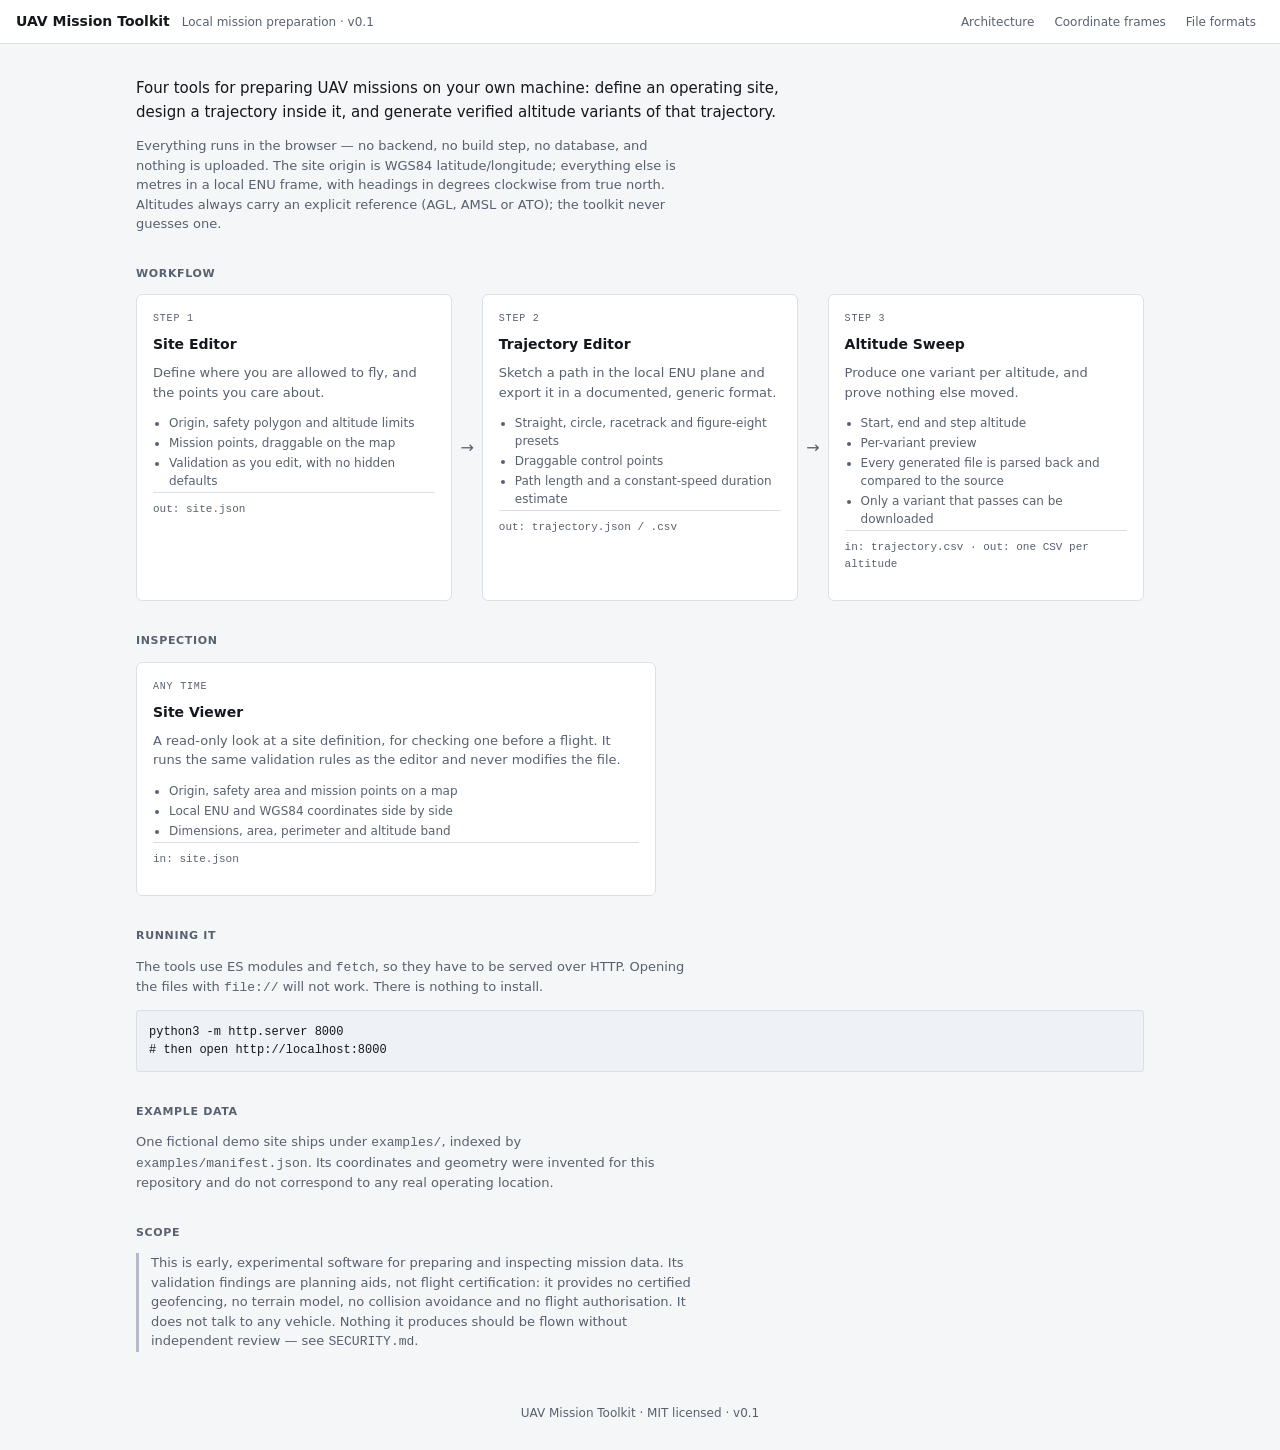
==== commit 8194dc6a: "refactor: add shared application shell and design tokens The four tools looked like four prototypes." ====
--- a/index.html
+++ b/index.html
@@ -46,7 +46,6 @@
               <li>Origin, safety polygon and altitude limits</li>
               <li>Mission points, draggable on the map</li>
               <li>Validation as you edit, with no hidden defaults</li>
-              <li>Import geometry from GeoJSON, with an explicit mapping step</li>
             </ul>
             <p class="tool-card__io">out: site.json</p>
           </a>
@@ -56,14 +55,13 @@
           <a class="tool-card" href="trajectory_editor/index.html">
             <span class="tool-card__step">Step 2</span>
             <h3>Trajectory Editor</h3>
-            <p>Draw the path inside that site, in the site's own local frame.</p>
+<p>Sketch a path in the local ENU plane and export it in a documented, generic format.</p>
             <ul>
               <li>Straight, circle, racetrack and figure-eight presets</li>
-              <li>Draggable control points, with undo and redo</li>
-              <li>Live checks against the loaded site's safety area and altitude band</li>
+              <li>Draggable control points</li>
               <li>Path length and a constant-speed duration estimate</li>
             </ul>
-            <p class="tool-card__io">in: site.json &middot; out: trajectory.json / .csv</p>
+            <p class="tool-card__io">out: trajectory.json / .csv</p>
           </a>
 
           <div class="flow__arrow" aria-hidden="true">→</div>
--- a/shared/css/common.css
+++ b/shared/css/common.css
@@ -1341,85 +1341,7 @@
   padding-left: var(--space-3);
 }
 
-/* ------------------------------------------------------------ 11. dialogs */
-
-/*
- * A native <dialog>, so focus trapping, Escape-to-close and the backdrop come
- * from the browser rather than from hand-written JavaScript that would get them
- * subtly wrong.
- */
-dialog.modal {
-  background: var(--surface);
-  border: 1px solid var(--border-strong);
-  border-radius: var(--radius-md);
-  box-shadow: var(--shadow-popover);
-  color: var(--text);
-  max-height: min(80vh, 720px);
-  max-width: min(760px, calc(100vw - 2 * var(--space-4)));
-  padding: 0;
-  width: 100%;
-}
-
-dialog.modal::backdrop {
-  background: rgba(10, 14, 20, 0.5);
-}
-
-.modal__body {
-  display: flex;
-  flex-direction: column;
-  max-height: inherit;
-}
-
-.modal__header {
-  border-bottom: 1px solid var(--border);
-  padding: var(--space-3) var(--space-4);
-}
-
-.modal__header h2 {
-  font-size: 14px;
-  font-weight: 600;
-  margin: 0;
-}
-
-.modal__header p {
-  color: var(--text-muted);
-  font-size: 12px;
-  margin: var(--space-1) 0 0;
-}
-
-.modal__content {
-  min-height: 0;
-  overflow-y: auto;
-  padding: var(--space-3) var(--space-4);
-}
-
-.modal__footer {
-  align-items: center;
-  border-top: 1px solid var(--border);
-  display: flex;
-  gap: var(--space-2);
-  justify-content: flex-end;
-  padding: var(--space-3) var(--space-4);
-}
-
-.modal__footer .modal__note {
-  color: var(--text-muted);
-  font-size: 12px;
-  margin-right: auto;
-}
-
-/* A feature row that this build cannot import. */
-tr.is-unsupported td {
-  color: var(--text-muted);
-}
-
-.reason {
-  color: var(--text-muted);
-  font-size: 11px;
-  white-space: normal;
-}
-
-/* ------------------------------------------------------------ 12. utilities */
+/* ------------------------------------------------------------ 11. utilities */
 
 .visually-hidden {
   clip: rect(0 0 0 0);
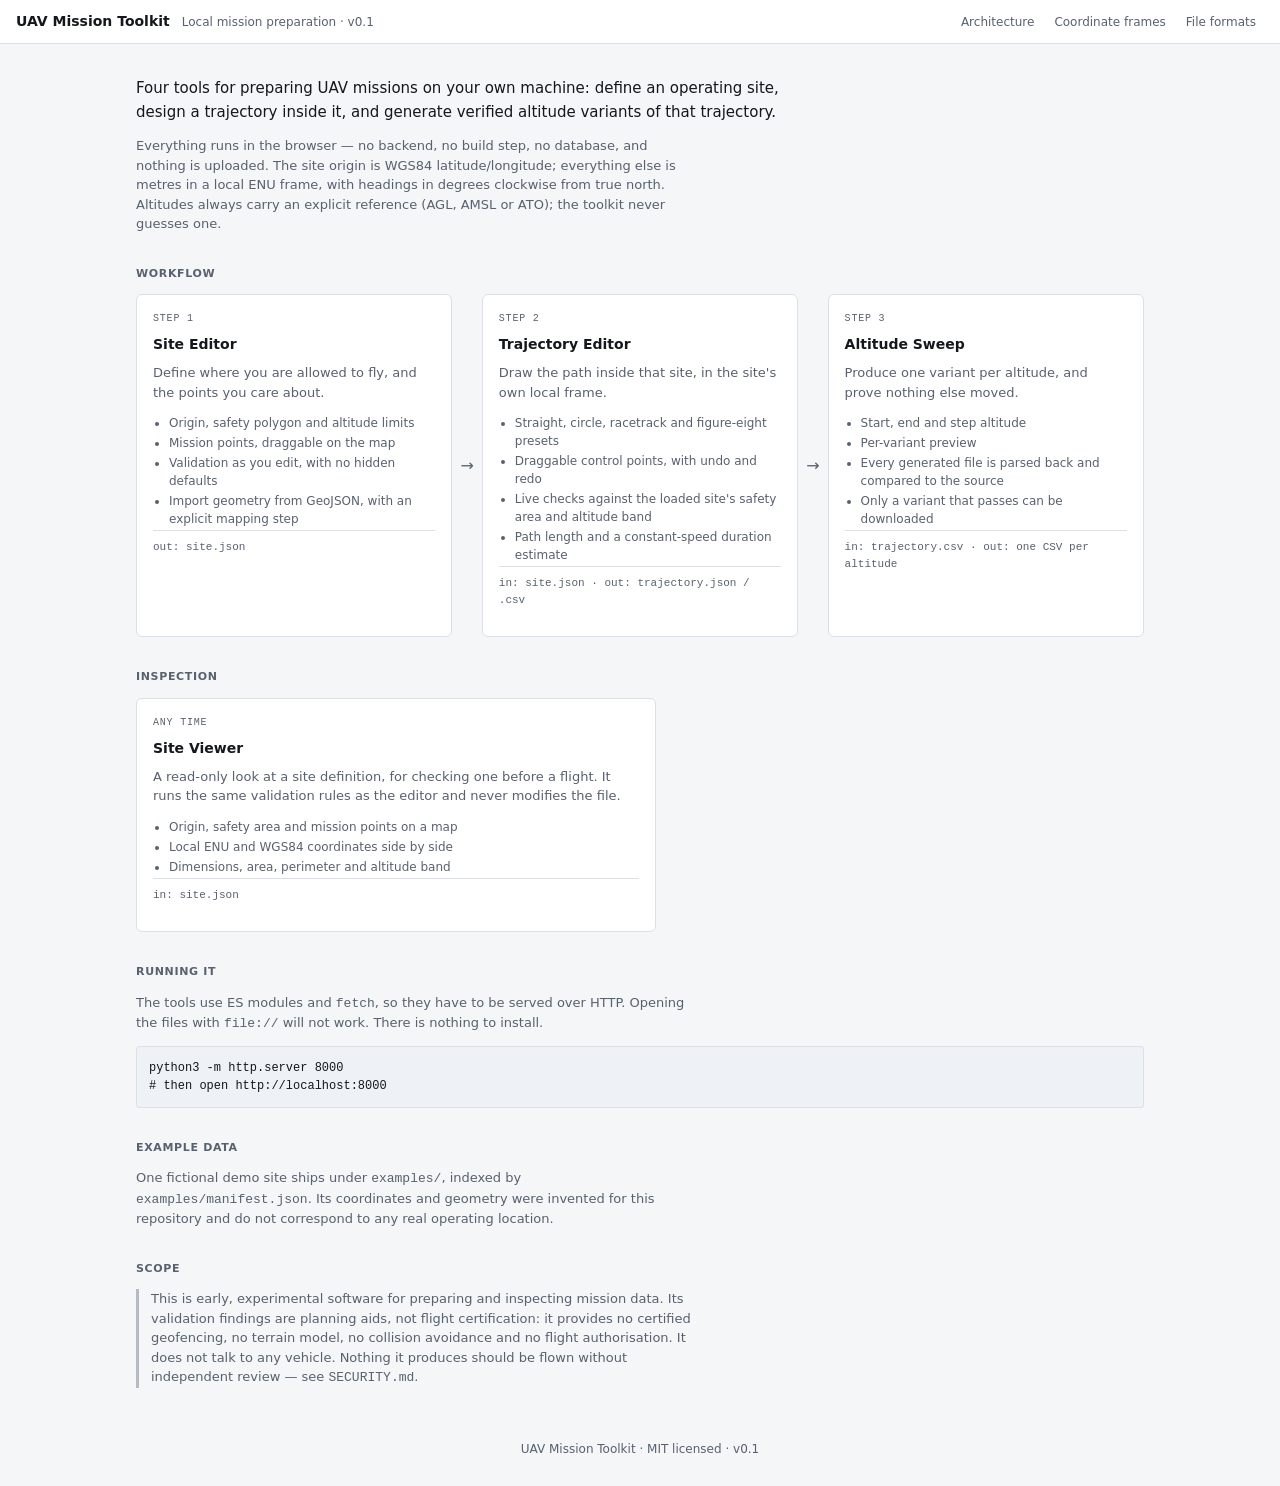
==== commit 228d6694: "docs: document GeoJSON interchange Records GeoJSON as an interchange format rather than one this pro" ====
--- a/index.html
+++ b/index.html
@@ -46,6 +46,7 @@
               <li>Origin, safety polygon and altitude limits</li>
               <li>Mission points, draggable on the map</li>
               <li>Validation as you edit, with no hidden defaults</li>
+              <li>Import geometry from GeoJSON, with an explicit mapping step</li>
             </ul>
             <p class="tool-card__io">out: site.json</p>
           </a>
@@ -55,13 +56,14 @@
           <a class="tool-card" href="trajectory_editor/index.html">
             <span class="tool-card__step">Step 2</span>
             <h3>Trajectory Editor</h3>
-<p>Sketch a path in the local ENU plane and export it in a documented, generic format.</p>
+            <p>Draw the path inside that site, in the site's own local frame.</p>
             <ul>
               <li>Straight, circle, racetrack and figure-eight presets</li>
-              <li>Draggable control points</li>
+              <li>Draggable control points, with undo and redo</li>
+              <li>Live checks against the loaded site's safety area and altitude band</li>
               <li>Path length and a constant-speed duration estimate</li>
             </ul>
-            <p class="tool-card__io">out: trajectory.json / .csv</p>
+            <p class="tool-card__io">in: site.json &middot; out: trajectory.json / .csv</p>
           </a>
 
           <div class="flow__arrow" aria-hidden="true">→</div>
--- a/shared/css/common.css
+++ b/shared/css/common.css
@@ -1341,7 +1341,85 @@
   padding-left: var(--space-3);
 }
 
-/* ------------------------------------------------------------ 11. utilities */
+/* ------------------------------------------------------------ 11. dialogs */
+
+/*
+ * A native <dialog>, so focus trapping, Escape-to-close and the backdrop come
+ * from the browser rather than from hand-written JavaScript that would get them
+ * subtly wrong.
+ */
+dialog.modal {
+  background: var(--surface);
+  border: 1px solid var(--border-strong);
+  border-radius: var(--radius-md);
+  box-shadow: var(--shadow-popover);
+  color: var(--text);
+  max-height: min(80vh, 720px);
+  max-width: min(760px, calc(100vw - 2 * var(--space-4)));
+  padding: 0;
+  width: 100%;
+}
+
+dialog.modal::backdrop {
+  background: rgba(10, 14, 20, 0.5);
+}
+
+.modal__body {
+  display: flex;
+  flex-direction: column;
+  max-height: inherit;
+}
+
+.modal__header {
+  border-bottom: 1px solid var(--border);
+  padding: var(--space-3) var(--space-4);
+}
+
+.modal__header h2 {
+  font-size: 14px;
+  font-weight: 600;
+  margin: 0;
+}
+
+.modal__header p {
+  color: var(--text-muted);
+  font-size: 12px;
+  margin: var(--space-1) 0 0;
+}
+
+.modal__content {
+  min-height: 0;
+  overflow-y: auto;
+  padding: var(--space-3) var(--space-4);
+}
+
+.modal__footer {
+  align-items: center;
+  border-top: 1px solid var(--border);
+  display: flex;
+  gap: var(--space-2);
+  justify-content: flex-end;
+  padding: var(--space-3) var(--space-4);
+}
+
+.modal__footer .modal__note {
+  color: var(--text-muted);
+  font-size: 12px;
+  margin-right: auto;
+}
+
+/* A feature row that this build cannot import. */
+tr.is-unsupported td {
+  color: var(--text-muted);
+}
+
+.reason {
+  color: var(--text-muted);
+  font-size: 11px;
+  white-space: normal;
+}
+
+/* ------------------------------------------------------------ 12. utilities */
 
 .visually-hidden {
   clip: rect(0 0 0 0);
